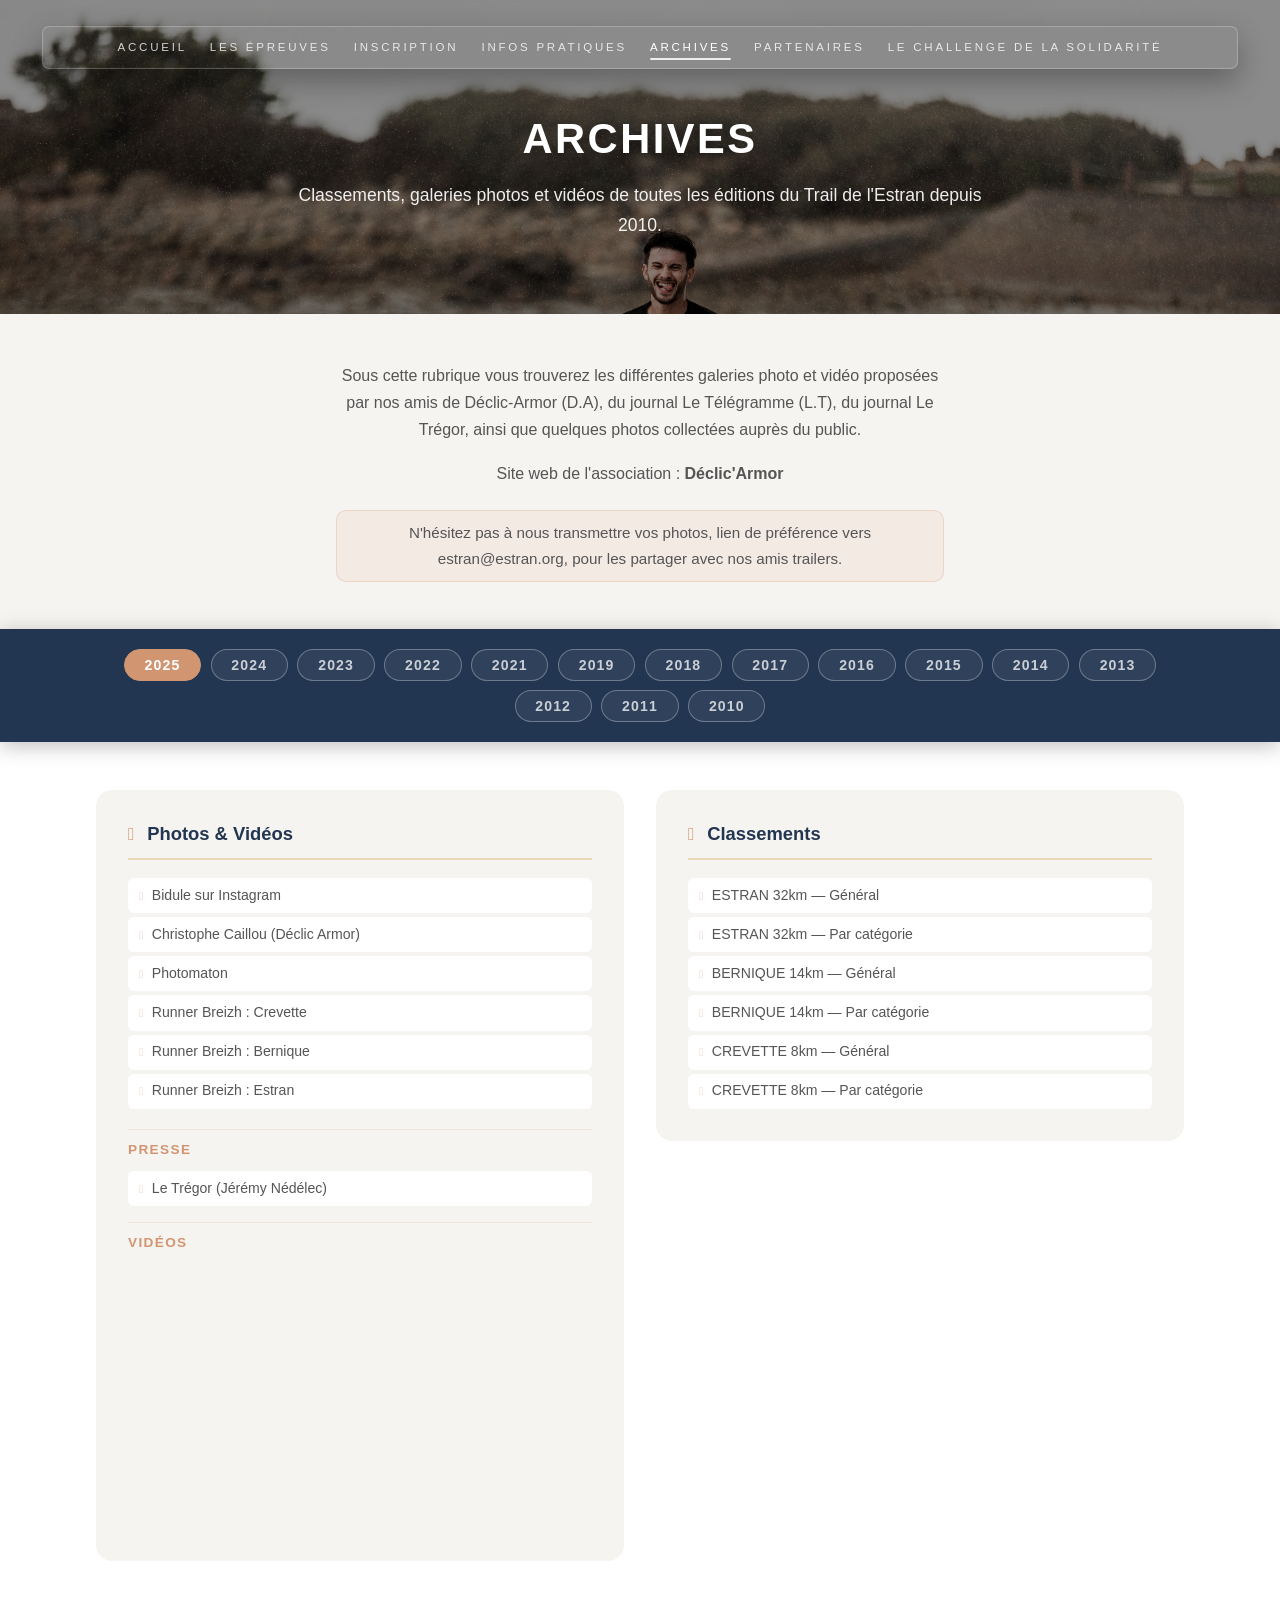
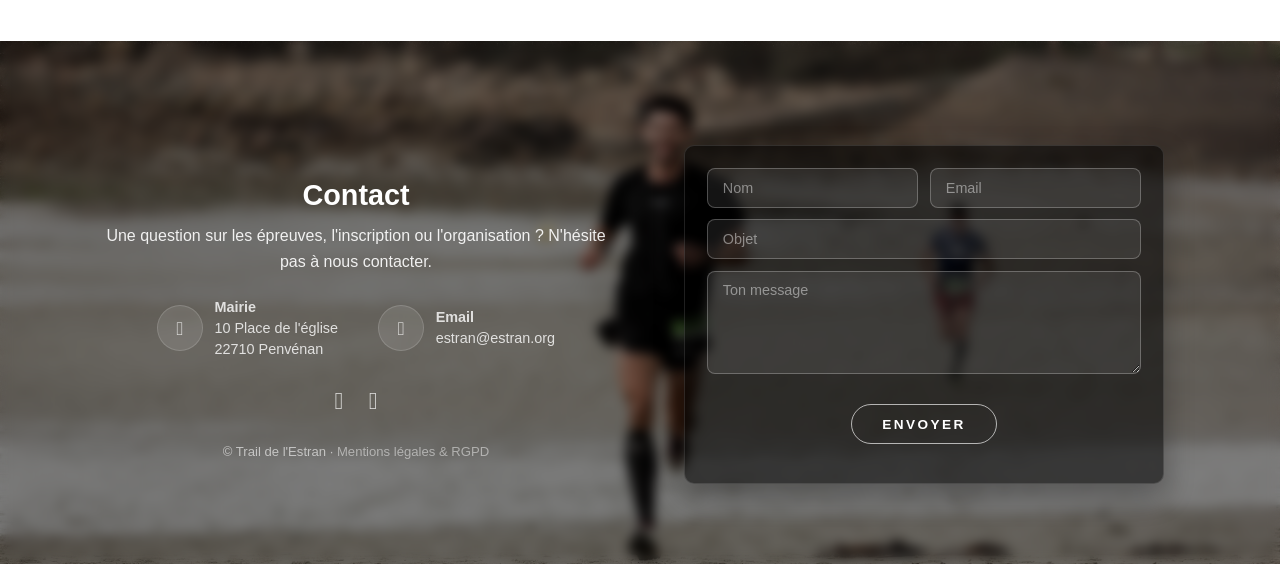
==== archives.html @ 009cf71c "Merge pull request #2 from towandah/work_20260312 almost" ====
<!DOCTYPE html>
<html lang="fr">

<head>
    <meta charset="utf-8">
    <title>Archives — Trail de l'Estran</title>
    <meta name="description"
        content="Archives du Trail de l'Estran : classements, galeries photos et vidéos de toutes les éditions depuis 2010.">
    <meta name="viewport" content="width=device-width, initial-scale=1">
    <link rel="stylesheet" href="css/style.css">
</head>

<body class="is-preload" data-page="archives">

    <!-- Nav -->
    <nav id="nav"></nav>

    <!-- Hero -->
    <section id="top" class="page-hero">
        <div class="inner">
            <h1>Archives</h1>
            <p>
                Classements, galeries photos et vidéos de toutes les éditions
                du Trail de l'Estran depuis 2010.
            </p>
        </div>
    </section>


    <!-- Intro galerie -->
    <section class="archives-intro">
        <div class="container">
            <p>
                Sous cette rubrique vous trouverez les différentes galeries photo et vidéo
                proposées par nos amis de Déclic-Armor (D.A), du journal Le Télégramme (L.T),
                du journal Le Trégor, ainsi que quelques photos collectées auprès du public.
            </p>
            <p>
                Site web de l'association :
                <a href="https://www.declic-armor.fr" target="_blank" rel="noopener"><strong>Déclic'Armor</strong></a>
            </p>
            <p class="archives-callout">
                N'hésitez pas à nous transmettre vos photos, lien de préférence vers
                <a href="mailto:estran@estran.org">estran@estran.org</a>,
                pour les partager avec nos amis trailers.
            </p>
        </div>
    </section>


    <!-- Sélecteur d'années + contenu -->
    <div class="archives-years-bar">
        <div class="container">
            <div id="year-tabs" class="archives-years"></div>
        </div>
    </div>

    <section class="archives-content">
        <div class="container">
            <div id="archives-panel"></div>
        </div>
    </section>


    <!-- Footer -->
    <section id="footer"></section>

    <!-- Scripts -->
    <script src="components/nav.js"></script>
    <script src="components/footer.js"></script>
    <script src="js/site.js"></script>
    <script src="js/archives.js"></script>

</body>

</html>
---- css/style.css ----
/* ==========================================
   Trail de l'Estran — style.css
   CSS unique, structuré et nettoyé

   SOMMAIRE :
   1. Variables & Fonts
   2. Reset & Base
   3. Typography
   4. Grid & Layout
   5. Buttons & Forms
   6. Nav
   7. Header (hero index)
   8. Section One (parcours)
   9. Section Two (countdown)
  10. Partenaires
  11. Footer & Contact
  12. Page Épreuves — Hero
  13. Page Épreuves — Tabs bar
  14. Page Épreuves — Race sections
  15. Page Épreuves — Maps
  16. Page Épreuves — Info cards
  17. Page Épreuves — Barrières
  18. Page Épreuves — Règlement
  19. Animations
  23. Responsive
   ========================================== */

/* ==============================
   1. VARIABLES & FONTS
   ============================== */

:root {
  --pearl: #ead7b9;
  --blossom: #ebb4c5;
  --almond: #d19572;
  --powder: #a2bdcc;
  --deep: #223651;

  --text: #555;
  --text-light: rgba(255, 255, 255, 0.75);
  --bg-light: #fff;
  --bg-sand: #f6f4f1;
  --radius: 10px;
  --radius-lg: 16px;
}

@import url("https://fonts.googleapis.com/css2?family=Source+Sans+3:ital,wght@0,300;0,400;0,700;1,300;1,400&display=swap");

/* FontAwesome — brands + solid only */
@font-face {
  font-family: "Font Awesome 5 Brands";
  font-style: normal;
  font-weight: 400;
  font-display: swap;
  src:
    url("../webfonts/fa-brands-400.woff2") format("woff2"),
    url("../webfonts/fa-brands-400.woff") format("woff");
}
@font-face {
  font-family: "Font Awesome 5 Free";
  font-style: normal;
  font-weight: 900;
  font-display: swap;
  src:
    url("../webfonts/fa-solid-900.woff2") format("woff2"),
    url("../webfonts/fa-solid-900.woff") format("woff");
}

.icon::before {
  font-style: normal;
  font-weight: 900;
  font-family: "Font Awesome 5 Free";
  -webkit-font-smoothing: antialiased;
  -moz-osx-font-smoothing: grayscale;
}
.icon.brands::before {
  font-family: "Font Awesome 5 Brands";
  font-weight: 400;
}
/* Icons used */
.fa-calendar::before {
  content: "\f073";
}
.fa-clock::before {
  content: "\f017";
}
.fa-envelope::before {
  content: "\f0e0";
}
.fa-facebook-f::before {
  content: "\f39e";
}
.fa-file-pdf::before {
  content: "\f1c1";
}
.fa-flag::before {
  content: "\f024";
}
.fa-home::before {
  content: "\f015";
}
.fa-instagram::before {
  content: "\f16d";
}
.fa-map-marker-alt::before {
  content: "\f3c5";
}
.fa-trophy::before {
  content: "\f091";
}
.fa-bus::before {
  content: "\f207";
}
.fa-camera::before {
  content: "\f030";
}
.fa-newspaper::before {
  content: "\f1ea";
}
.fa-play::before {
  content: "\f04b";
}

/* ==============================
   2. RESET & BASE
   ============================== */

*,
*::before,
*::after {
  box-sizing: border-box;
}

html {
  scroll-behavior: smooth;
}

body {
  margin: 0;
  font-family: "Source Sans 3", "Source Sans Pro", sans-serif;
  font-size: 16px;
  font-weight: 300;
  line-height: 1.65;
  color: var(--text);
  background: var(--bg-light);
}

/* Preload: masquer les transitions au chargement */
body.is-preload * {
  transition: none !important;
  animation: none !important;
}

img {
  max-width: 100%;
  height: auto;
  display: block;
}

.sr-only {
  position: absolute;
  width: 1px;
  height: 1px;
  padding: 0;
  margin: -1px;
  overflow: hidden;
  clip: rect(0, 0, 0, 0);
  border: 0;
}

/* ==============================
   3. TYPOGRAPHY
   ============================== */

h1,
h2,
h3,
h4,
h5,
h6 {
  font-weight: 700;
  line-height: 1.3;
  color: var(--deep);
}

h1 {
  font-size: 2.4em;
  letter-spacing: 0.06em;
}
h2 {
  font-size: 1.8em;
}
h3 {
  font-size: 1.3em;
}
h4 {
  font-size: 1em;
}

a {
  color: inherit;
  text-decoration: none;
  transition: color 0.2s ease;
}
a:hover {
  color: var(--almond);
}

strong,
b {
  font-weight: 700;
  color: inherit;
}

p {
  margin: 0 0 1em 0;
}

section {
  scroll-margin-top: 60px;
}

/* ==============================
   4. GRID & LAYOUT
   ============================== */

.container {
  max-width: 72em;
  margin: 0 auto;
  padding: 0 2em;
}

.row {
  display: flex;
  flex-wrap: wrap;
  gap: 2em;
}

.col-6 {
  flex: 0 0 calc(50% - 1em);
  max-width: calc(50% - 1em);
}

.col-12 {
  flex: 0 0 100%;
  max-width: 100%;
}

.align-center {
  align-items: center;
}

.image.fit img {
  width: 100%;
  border-radius: var(--radius);
}

.actions {
  list-style: none;
  padding: 0;
  margin: 1.5em 0 0 0;
  display: flex;
  gap: 1em;
}
.actions.special {
  justify-content: center;
}

/* ==============================
   5. BUTTONS & FORMS
   ============================== */

.button {
  display: inline-block;
  padding: 0 2.2em;
  height: 3em;
  line-height: 3em;
  border-radius: 999px;
  border: 1.5px solid rgba(255, 255, 255, 0.65);
  color: #fff;
  font-family: inherit;
  font-size: 0.85em;
  font-weight: 700;
  letter-spacing: 0.18em;
  text-transform: uppercase;
  text-decoration: none;
  background: transparent;
  cursor: pointer;
  transition: all 0.25s ease;
  white-space: nowrap;
}
.button:hover {
  background: rgba(255, 255, 255, 0.12);
  border-color: #fff;
  color: #fff;
  transform: translateY(-1px);
}
.button.primary {
  background: var(--almond);
  border-color: var(--almond);
}
.button.primary:hover {
  background: #c48560;
  border-color: #c48560;
}

/* Form inputs */
input[type="text"],
input[type="email"],
textarea {
  width: 100%;
  padding: 0.75em 1em;
  border: 1px solid rgba(255, 255, 255, 0.25);
  border-radius: 8px;
  background: rgba(255, 255, 255, 0.08);
  color: #fff;
  font-family: inherit;
  font-size: 0.9em;
  margin-bottom: 0.8em;
  transition: border-color 0.2s ease;
}
input[type="text"]:focus,
input[type="email"]:focus,
textarea:focus {
  outline: none;
  border-color: var(--almond);
}
input::placeholder,
textarea::placeholder {
  color: rgba(255, 255, 255, 0.45);
}

.form-row {
  display: grid;
  grid-template-columns: 1fr 1fr;
  gap: 0.8em;
}

.form-actions {
  display: flex;
  justify-content: center;
  margin-top: 0.6em;
}

.send-button {
  background: transparent;
  border: 1.5px solid rgba(255, 255, 255, 0.65);
  color: #fff;
  font-family: inherit;
  font-size: 0.85em;
  letter-spacing: 0.18em;
  text-transform: uppercase;
  padding: 0 2.2em;
  height: 3em;
  line-height: 3em;
  border-radius: 999px;
  cursor: pointer;
  transition: all 0.25s ease;
}
.send-button:hover {
  background: rgba(255, 255, 255, 0.12);
  border-color: #fff;
}

/* ==============================
   6. NAV
   ============================== */

#nav {
  position: fixed;
  top: 1.6em;
  left: 0;
  width: 100%;
  text-align: center;
  z-index: 1000;
}

#nav ul {
  display: inline-flex;
  border-radius: 0.45em;
  padding: 0 4em;
  margin: 0;
  list-style: none;
  background: transparent;
  box-shadow:
    inset 0 0 1px 1px rgba(255, 255, 255, 0.25),
    0 12px 30px rgba(0, 0, 0, 0.3);
  transition:
    background-color 0.35s ease,
    box-shadow 0.35s ease;
}

#nav li {
  padding: 0;
}

#nav a {
  display: block;
  color: rgba(255, 255, 255, 0.8);
  text-transform: uppercase;
  font-size: 0.72em;
  letter-spacing: 0.24em;
  height: 3.8em;
  line-height: 3.8em;
  padding: 0 1em;
  white-space: nowrap;
  border-bottom: none;
  transition: color 0.25s ease;
}
#nav a:hover {
  color: #fff;
}

#nav li.active a,
#nav li.current a {
  color: #fff;
  position: relative;
}
#nav li.active a::after,
#nav li.current a::after {
  content: "";
  position: absolute;
  left: 14%;
  right: 14%;
  bottom: 0.85em;
  height: 2px;
  background: rgba(255, 255, 255, 0.85);
  border-radius: 999px;
}

#nav.scrolled ul {
  background: var(--almond);
  box-shadow:
    inset 0 0 1px 1px rgba(255, 255, 255, 0.18),
    0 12px 30px rgba(0, 0, 0, 0.35);
}

/* Page active (soulignée) */
#nav li.nav-page-active a {
  color: #fff;
  position: relative;
}
#nav li.nav-page-active a::after {
  content: "";
  position: absolute;
  left: 1em;
  right: 1em;
  bottom: 0.85em;
  height: 2px;
  background: rgba(255, 255, 255, 0.85);
  border-radius: 999px;
}

/* Nav inner wrapper */
.nav-inner {
  display: inline-block;
  position: relative;
}

/* Hamburger — hidden on desktop */
.nav-toggle {
  display: none;
  background: none;
  border: none;
  cursor: pointer;
  padding: 0.8em;
  z-index: 10;
}
.hamburger,
.hamburger::before,
.hamburger::after {
  display: block;
  width: 22px;
  height: 2px;
  background: #fff;
  border-radius: 2px;
  transition: all 0.3s ease;
}
.hamburger {
  position: relative;
}
.hamburger::before,
.hamburger::after {
  content: "";
  position: absolute;
  left: 0;
}
.hamburger::before {
  top: -7px;
}
.hamburger::after {
  top: 7px;
}

/* Hamburger open state */
#nav.nav-open .hamburger {
  background: transparent;
}
#nav.nav-open .hamburger::before {
  top: 0;
  transform: rotate(45deg);
}
#nav.nav-open .hamburger::after {
  top: 0;
  transform: rotate(-45deg);
}

/* ==============================
   7. HEADER (hero index)
   ============================== */

#header {
  position: relative;
  padding: 11em 0 6em 0;
  text-align: center;
  color: #fff;
  background-image: url("../images/header-estran.jpg");
  background-size: cover;
  background-position: center;
  background-attachment: fixed;
}
#header::before {
  content: "";
  position: absolute;
  inset: 0;
  background: rgba(0, 0, 0, 0.35);
}
#header .inner {
  position: relative;
  z-index: 1;
}
#header h1 {
  color: #fff;
  text-transform: uppercase;
  margin: 0 0 0.3em 0;
}
#header p {
  color: rgba(255, 255, 255, 0.9);
}

/* Badge drapeau */
.header-badge {
  display: inline-flex;
  flex-direction: column;
  align-items: center;
  gap: 0.6em;
  margin-bottom: 1.2em;
}
.flag-bzh {
  width: 80px;
  height: auto;
  opacity: 0.85;
  filter: drop-shadow(0 10px 18px rgba(0, 0, 0, 0.35));
  animation:
    flagIntro 1.2s ease-out forwards,
    flagFloat 6s ease-in-out infinite;
}
@keyframes flagIntro {
  from {
    opacity: 0;
    transform: translateY(-12px) scale(0.96);
  }
  to {
    opacity: 0.85;
    transform: translateY(0) scale(1);
  }
}
@keyframes flagFloat {
  0%,
  100% {
    transform: translateY(0);
  }
  50% {
    transform: translateY(-4px);
  }
}

/* Date pill — même style que .button */
.edition-date {
  display: inline-block;
  margin: 1.2em 0 1.6em 0;
  font-weight: 700;
  font-size: 0.85em;
  letter-spacing: 0.18em;
  text-transform: uppercase;
  padding: 0 2.2em;
  height: 3em;
  line-height: 3em;
  border-radius: 999px;
  background: var(--almond);
}

/* ==============================
   8. SECTION ONE (parcours)
   ============================== */

.section-parcours {
  padding: 6em 0 4em 0;
  background: var(--bg-light);
}

.section-parcours .row {
  display: flex;
  align-items: center;
}

.section-parcours h2 {
  position: relative;
  display: inline-block;
}
.section-parcours h2::after {
  content: "";
  display: block;
  width: 3em;
  height: 3px;
  background: var(--almond);
  margin-top: 0.5em;
  border-radius: 999px;
}

.section-parcours strong {
  color: var(--almond);
}

.section-parcours img {
  max-height: 600px;
  width: 100%;
  object-fit: cover;
}

/* ==============================
   9. SECTION TWO (countdown)
   ============================== */

.section-event {
  position: relative;
  padding: 6em 0;
  color: #fff;
  background-image: url("../images/header-estran.jpg");
  background-size: cover;
  background-position: center;
  overflow: hidden;
}
.section-event::before {
  content: "";
  position: absolute;
  inset: 0;
  background: rgba(0, 0, 0, 0.45);
}
.section-event::after {
  content: "";
  position: absolute;
  inset: 0;
  backdrop-filter: blur(6px);
  z-index: 1;
}
.section-event .container {
  position: relative;
  z-index: 2;
}
.section-event h2,
.section-event p,
.section-event .label {
  color: #fff;
}

.center-event {
  display: flex;
  flex-direction: column;
  align-items: center;
  text-align: center;
  justify-content: center;
}

.countdown-card {
  border-radius: var(--radius-lg);
  padding: 1.6em;
  background: rgba(255, 255, 255, 0.1);
  backdrop-filter: blur(10px);
  box-shadow: 0 12px 30px rgba(0, 0, 0, 0.2);
  border: 1px solid rgba(255, 255, 255, 0.15);
  max-width: 520px;
  width: 100%;
}
.countdown-kicker {
  display: flex;
  align-items: center;
  justify-content: center;
  gap: 0.6em;
  font-size: 1.25em;
  font-weight: 700;
  margin: 0 0 0.9em 0;
}
.countdown {
  display: flex;
  gap: 0.8em;
  flex-wrap: wrap;
  justify-content: center;
  margin: 0.6em 0 0.8em 0;
}
.countdown .unit {
  min-width: 100px;
  text-align: center;
  padding: 0.9em 0.8em;
  border-radius: 14px;
  background: rgba(0, 0, 0, 0.18);
  border: 1px solid rgba(255, 255, 255, 0.12);
}
.countdown .num {
  display: block;
  font-size: 2em;
  font-weight: 700;
  line-height: 1.1;
}
.countdown-note {
  text-align: center;
  font-size: 1.05em;
  margin: 0.6em 0 1.2em 0;
  opacity: 0.9;
}

.section-event .actions {
  justify-content: center;
}

.affiche img {
  border-radius: var(--radius);
  box-shadow: 0 12px 40px rgba(0, 0, 0, 0.3);
  max-height: 600px;
}

/* ==============================
   10. PARTENAIRES
   ============================== */

.section-partenaires {
  padding: 6em 0 4em 0;
  background: var(--bg-light);
  text-align: center;
}
.section-partenaires h2::after {
  content: "";
  display: block;
  width: 3em;
  height: 3px;
  background: var(--almond);
  margin: 0.5em auto 0 auto;
  border-radius: 999px;
}

.partners-intro {
  max-width: 48em;
  margin: 0 auto 2.2em auto;
  opacity: 0.9;
}

.partners-grid {
  display: grid;
  grid-template-columns: repeat(5, 1fr);
  gap: 1.1em;
  align-items: center;
}
.partner {
  display: flex;
  align-items: center;
  justify-content: center;
  padding: 1.1em;
  border-radius: 0.6em;
  border: 1px solid rgba(0, 0, 0, 0.06);
  background: var(--bg-sand);
  transition:
    transform 0.5s ease,
    box-shadow 0.5s ease;
}
.partner img {
  width: 100%;
  max-width: 160px;
  max-height: 80px;
  object-fit: contain;
  opacity: 0.7;
  filter: grayscale(1) contrast(1.05);
  transition:
    filter 0.35s ease,
    opacity 0.35s ease;
}
.partner.is-highlight {
  transform: scale(1.06);
  box-shadow:
    0 0 0 2px var(--almond),
    0 10px 16px rgba(0, 0, 0, 0.12);
}
.partner.is-highlight img {
  filter: none;
  opacity: 1;
}

/* ==============================
   11. FOOTER & CONTACT
   ============================== */

#footer {
  position: relative;
  padding: 4.5em 0 3em 0;
  color: #fff;
  background-image: url("../images/header-estran.jpg");
  background-size: cover;
  background-position: center;
  overflow: hidden;
}
#footer::before {
  content: "";
  position: absolute;
  inset: 0;
  background: rgba(0, 0, 0, 0.5);
}
#footer::after {
  content: "";
  position: absolute;
  inset: 0;
  backdrop-filter: blur(6px);
  z-index: 1;
}
#footer .container {
  position: relative;
  z-index: 2;
}
#footer h2 {
  color: #fff;
  text-align: center;
  margin-bottom: 0.3em;
}
#footer a {
  color: rgba(255, 255, 255, 0.8);
}
#footer a:hover {
  color: #fff;
}

.footer-content {
  text-align: center;
}

.footer-columns {
  display: grid;
  grid-template-columns: 1fr 1fr;
  gap: 3em;
  align-items: center;
  margin: 2em 0;
}

.footer-left {
  text-align: center;
}

.footer-intro {
  max-width: 32em;
  margin: 0 auto 1.4em auto;
  opacity: 0.9;
  line-height: 1.6;
}

/* Contact blocks : icône + texte côte à côte */
.contact-blocks {
  display: flex;
  justify-content: center;
  gap: 2.5em;
  margin: 1.4em 0;
}

.contact-block {
  display: flex;
  align-items: center;
  gap: 0.8em;
  text-decoration: none;
  color: rgba(255, 255, 255, 0.85);
  transition: color 0.2s ease;
  font-size: 0.9em;
  line-height: 1.45;
}
.contact-block:hover {
  color: #fff;
}

.contact-icon {
  display: flex;
  align-items: center;
  justify-content: center;
  flex-shrink: 0;
  width: 3.2em;
  height: 3.2em;
  border-radius: 999px;
  background: rgba(255, 255, 255, 0.1);
  border: 1px solid rgba(255, 255, 255, 0.15);
  transition: background 0.2s ease;
}
.contact-icon::before {
  font-size: 1.3em;
}
.contact-block:hover .contact-icon {
  background: rgba(255, 255, 255, 0.18);
}

.contact-block div {
  text-align: left;
}

/* Formulaire */
.footer-right {
  display: flex;
  justify-content: center;
}

.contact-card {
  padding: 1.4em;
  border-radius: var(--radius);
  background: rgba(0, 0, 0, 0.55);
  border: 1px solid rgba(255, 255, 255, 0.12);
  box-shadow: 0 12px 30px rgba(0, 0, 0, 0.3);
  width: 100%;
  max-width: 480px;
}

/* Socials */
.footer-socials {
  display: flex;
  justify-content: center;
  gap: 1.6em;
  list-style: none;
  padding: 0;
  margin: 1.2em 0;
}
.footer-socials .icon::before {
  font-size: 1.5em;
}

.copyright {
  text-align: center;
  opacity: 0.6;
  font-size: 0.82em;
  margin-top: 1.2em;
}

/* ==============================
   12. PAGE ÉPREUVES — HERO
   ============================== */

.epreuves-hero {
  position: relative;
  padding: 7em 0 3.5em 0;
  text-align: center;
  color: #fff;
  background-image: url("../images/header-estran.jpg");
  background-size: cover;
  background-position: center;
  background-attachment: fixed;
}
.epreuves-hero::before {
  content: "";
  position: absolute;
  inset: 0;
  background: rgba(0, 0, 0, 0.45);
}
.epreuves-hero .inner {
  position: relative;
  z-index: 1;
  max-width: 48em;
  margin: 0 auto;
  padding: 0 2em;
}
.epreuves-hero h1 {
  color: #fff;
  text-shadow: 0 2px 12px rgba(0, 0, 0, 0.35);
  text-transform: uppercase;
  font-size: 2.6em;
  margin: 0 0 0.35em 0;
}
.epreuves-hero p {
  color: rgba(255, 255, 255, 0.95);
  line-height: 1.7;
}
.epreuves-hero .button {
  color: #fff;
  box-shadow: inset 0 0 0 1px rgba(255, 255, 255, 0.85);
}

/* ==============================
   13. PAGE ÉPREUVES — TABS BAR
   ============================== */

.race-tabs-bar {
  background: var(--deep);
  box-shadow: 0 4px 20px rgba(0, 0, 0, 0.25);
}
.race-tabs {
  display: flex;
  justify-content: center;
}
.race-tab {
  display: flex;
  flex-direction: column;
  align-items: center;
  padding: 0.9em 2em;
  color: rgba(255, 255, 255, 0.7);
  text-decoration: none;
  border-bottom: 3px solid transparent;
  transition: all 0.25s ease;
}
.race-tab:hover {
  color: #fff;
  background: rgba(255, 255, 255, 0.06);
}

.tab-rando:hover {
  border-bottom-color: var(--pearl);
  color: var(--pearl);
}
.tab-estran:hover {
  border-bottom-color: var(--almond);
  color: var(--almond);
}
.tab-bernique:hover {
  border-bottom-color: var(--powder);
  color: var(--powder);
}
.tab-crevette:hover {
  border-bottom-color: var(--blossom);
  color: var(--blossom);
}
.tab-enfants:hover {
  border-bottom-color: var(--blossom);
  color: var(--blossom);
}

.tab-distance {
  font-size: 1.3em;
  font-weight: 700;
  line-height: 1.2;
}
.tab-name {
  font-size: 0.68em;
  letter-spacing: 0.2em;
  text-transform: uppercase;
  opacity: 0.8;
}

/* ==============================
   14. PAGE ÉPREUVES — RACE SECTIONS
   ============================== */

.race-section {
  padding: 4em 0 3.5em 0;
  scroll-margin-top: 60px;
}
.race-section:nth-child(odd) {
  background: var(--bg-light);
}
.race-section:nth-child(even) {
  background: var(--bg-sand);
}
.race-rando {
  background: var(--bg-sand);
}
.race-enfants {
  background: var(--bg-light);
}

.race-header {
  text-align: center;
  margin-bottom: 2em;
}

.race-badge {
  display: inline-block;
  padding: 0.3em 1.2em;
  border-radius: 999px;
  font-size: 0.82em;
  font-weight: 700;
  letter-spacing: 0.15em;
  text-transform: uppercase;
  margin-bottom: 0.6em;
  color: #fff;
}
.badge-estran {
  background: var(--almond);
}
.badge-bernique {
  background: var(--powder);
  color: var(--deep);
}
.badge-crevette {
  background: var(--blossom);
  color: var(--deep);
}
.badge-rando {
  background: var(--pearl);
  color: var(--deep);
}
.badge-enfants {
  background: var(--blossom);
  color: var(--deep);
}

.race-header h2 {
  font-size: 2em;
  margin: 0 0 0.2em 0;
}
.race-tagline {
  font-size: 1.05em;
  opacity: 0.65;
  font-style: italic;
}

/* Layout carte + infos */
.race-layout {
  display: grid;
  grid-template-columns: 1fr 1fr;
  gap: 2em;
  align-items: start;
}
.race-col-map {
  position: static;
}
.race-col-info {
  display: flex;
  flex-direction: column;
  gap: 1em;
}

.centered-description {
  max-width: 42em;
  margin: 0 auto;
  text-align: center;
}

/* Reglement section bottom */
.reglement-section {
  position: relative;
  text-align: center;
  padding: 4em 0;
  color: #fff;
  background: var(--deep);
  overflow: hidden;
}
.reglement-section .container {
  position: relative;
  z-index: 2;
}
.reglement-section h2 {
  color: #fff;
}
.reglement-section h2::after {
  content: "";
  display: block;
  width: 3em;
  height: 3px;
  background: var(--almond);
  margin: 0.5em auto 0 auto;
  border-radius: 999px;
}
.reglement-text {
  max-width: 38em;
  margin: 0 auto 1.4em auto;
  opacity: 0.9;
}

/* ==============================
   15. PAGE ÉPREUVES — MAPS
   ============================== */

.race-map-wrap {
  position: relative;
  border-radius: 12px;
  overflow: hidden;
  box-shadow:
    0 8px 32px rgba(34, 54, 81, 0.12),
    0 2px 8px rgba(0, 0, 0, 0.08);
  border: 1px solid rgba(34, 54, 81, 0.1);
}
.race-map {
  width: 100%;
  height: 420px;
}

.map-overlay-label {
  position: absolute;
  bottom: 1em;
  left: 50%;
  transform: translateX(-50%);
  background: rgba(34, 54, 81, 0.85);
  color: #fff;
  padding: 0.45em 1.2em;
  border-radius: 999px;
  font-size: 0.78em;
  z-index: 2;
  backdrop-filter: blur(6px);
  pointer-events: none;
  white-space: nowrap;
}
.map-overlay-label .icon {
  margin-right: 0.4em;
}

/* ==============================
   16. PAGE ÉPREUVES — INFO CARDS
   ============================== */

.info-pair {
  display: grid;
  grid-template-columns: 1fr 1fr;
  gap: 1em;
}

.info-card {
  background: var(--bg-light);
  border-radius: var(--radius);
  padding: 1.2em 1.4em;
  border: 1px solid rgba(34, 54, 81, 0.08);
  box-shadow: 0 3px 12px rgba(0, 0, 0, 0.04);
  text-align: center;
  transition:
    transform 0.25s ease,
    box-shadow 0.25s ease;
}
.info-card:hover {
  transform: translateY(-2px);
  box-shadow: 0 6px 20px rgba(0, 0, 0, 0.07);
}

.info-icon {
  display: flex;
  align-items: center;
  justify-content: center;
  width: 2.2em;
  height: 2.2em;
  border-radius: 999px;
  margin: 0 auto 0.5em auto;
  font-size: 1em;
}
.race-estran .info-icon {
  background: rgba(209, 149, 114, 0.15);
  color: var(--almond);
}
.race-bernique .info-icon {
  background: rgba(162, 189, 204, 0.2);
  color: var(--deep);
}
.race-crevette .info-icon {
  background: rgba(235, 180, 197, 0.2);
  color: var(--deep);
}

.info-card h4 {
  margin: 0 0 0.35em 0;
  font-size: 0.95em;
}
.info-card p {
  margin: 0;
  line-height: 1.55;
  font-size: 0.88em;
}
.info-card-description p {
  margin-bottom: 0.6em;
}
.info-card-description p:last-child {
  margin-bottom: 0;
}

.info-address {
  opacity: 0.6;
  font-size: 0.92em;
}
.info-gps {
  display: inline-block;
  font-family: monospace;
  font-size: 0.82em;
  opacity: 0.45;
}

.reglement-link {
  display: flex;
  align-items: center;
  justify-content: center;
  gap: 0.4em;
  font-size: 0.82em;
  color: var(--almond);
  opacity: 0.85;
  transition: opacity 0.2s ease;
}
.reglement-link:hover {
  opacity: 1;
  color: var(--deep);
}

/* ==============================
   17. PAGE ÉPREUVES — BARRIÈRES
   ============================== */

.barriers-card {
  margin-top: 2em;
  padding: 1.6em;
  border-radius: var(--radius);
  background: rgba(209, 149, 114, 0.08);
  border-left: 4px solid var(--almond);
}
.barriers-card h3 {
  margin: 0 0 0.5em 0;
}
.barriers-card h3 .icon {
  color: var(--almond);
  margin-right: 0.4em;
}

.barriers-grid {
  display: grid;
  grid-template-columns: 1fr 1fr;
  gap: 1em;
}
.barrier {
  display: flex;
  align-items: flex-start;
  gap: 1em;
  padding: 0.9em;
  background: rgba(255, 255, 255, 0.7);
  border-radius: 8px;
}
.barrier-km {
  flex-shrink: 0;
  padding: 0.25em 0.7em;
  background: var(--almond);
  color: #fff;
  border-radius: 6px;
  font-weight: 700;
  font-size: 0.82em;
}
.barrier div {
  line-height: 1.55;
  font-size: 0.88em;
}
.barrier-note {
  margin-top: 0.8em;
  font-size: 0.85em;
  opacity: 0.7;
  font-style: italic;
}

/* ==============================
   18. PAGE HERO (générique sous-pages)
   ============================== */

.page-hero {
  position: relative;
  padding: 7em 0 3.5em 0;
  text-align: center;
  color: #fff;
  background-image: url("../images/header-estran.jpg");
  background-size: cover;
  background-position: center;
  background-attachment: fixed;
}
.page-hero::before {
  content: "";
  position: absolute;
  inset: 0;
  background: rgba(0, 0, 0, 0.45);
}
.page-hero .inner {
  position: relative;
  z-index: 1;
  max-width: 48em;
  margin: 0 auto;
  padding: 0 2em;
}
.page-hero h1 {
  color: #fff;
  text-shadow: 0 2px 12px rgba(0, 0, 0, 0.35);
  text-transform: uppercase;
  font-size: 2.6em;
  margin: 0 0 0.35em 0;
}
.page-hero p {
  color: rgba(255, 255, 255, 0.92);
  line-height: 1.7;
  font-size: 1.1em;
}

/* ==============================
   19. PAGE INSCRIPTION
   ============================== */

.insc-section {
  padding: 4em 0;
}

/* -- Bandeau date ouverture -- */
.insc-opening {
  background: var(--deep);
  color: #fff;
  padding: 2.5em 0;
}

.insc-date-banner {
  display: flex;
  align-items: center;
  justify-content: center;
  gap: 1.2em;
  text-align: left;
}
.insc-date-banner .icon::before {
  font-size: 2.2em;
  color: var(--almond);
}
.insc-date-banner h2 {
  color: #fff;
  font-size: 1.1em;
  margin: 0;
  font-weight: 400;
  opacity: 0.85;
  letter-spacing: 0.05em;
  text-transform: uppercase;
}
.insc-date {
  font-size: 1.8em;
  font-weight: 700;
  margin: 0.1em 0 0 0;
  line-height: 1.2;
}

/* -- Section courses -- */
.insc-races {
  background: var(--bg-sand);
}

.section-title {
  text-align: center;
  font-size: 1.8em;
  margin: 0 0 0.2em 0;
}
.section-subtitle {
  text-align: center;
  opacity: 0.65;
  font-size: 1.05em;
  margin: 0 0 2em 0;
}

.insc-cards {
  display: grid;
  grid-template-columns: repeat(3, 1fr);
  gap: 1.8em;
}

.insc-card {
  position: relative;
  background: var(--bg-light);
  border-radius: var(--radius-lg);
  padding: 2em 1.6em 1.8em;
  text-align: center;
  box-shadow: 0 4px 20px rgba(0, 0, 0, 0.06);
  border: 1px solid rgba(34, 54, 81, 0.06);
  overflow: hidden;
  transition:
    transform 0.3s ease,
    box-shadow 0.3s ease;
  display: flex;
  flex-direction: column;
  align-items: center;
}
.insc-card:hover {
  transform: translateY(-4px);
  box-shadow: 0 12px 36px rgba(0, 0, 0, 0.1);
}

/* Barre de couleur en haut de chaque card */
.insc-card-accent {
  position: absolute;
  top: 0;
  left: 0;
  right: 0;
  height: 4px;
}
.insc-card-estran .insc-card-accent {
  background: var(--almond);
}
.insc-card-bernique .insc-card-accent {
  background: var(--powder);
}
.insc-card-crevette .insc-card-accent {
  background: var(--blossom);
}

.insc-card-badge {
  display: inline-block;
  padding: 0.3em 1.2em;
  border-radius: 999px;
  font-size: 0.82em;
  font-weight: 700;
  letter-spacing: 0.15em;
  text-transform: uppercase;
  margin-bottom: 0.6em;
}
.insc-card-estran .insc-card-badge {
  background: var(--almond);
  color: #fff;
}
.insc-card-bernique .insc-card-badge {
  background: var(--powder);
  color: var(--deep);
}
.insc-card-crevette .insc-card-badge {
  background: var(--blossom);
  color: var(--deep);
}

.insc-card h3 {
  font-size: 1.4em;
  margin: 0 0 0.5em 0;
}

.insc-card-places {
  display: flex;
  align-items: baseline;
  justify-content: center;
  gap: 0.3em;
  margin-bottom: 0.8em;
}
.insc-places-num {
  font-size: 2.4em;
  font-weight: 700;
  line-height: 1;
  color: var(--deep);
}
.insc-places-label {
  font-size: 0.85em;
  opacity: 0.6;
  text-transform: uppercase;
  letter-spacing: 0.1em;
}

.insc-card p {
  font-size: 0.9em;
  opacity: 0.75;
  line-height: 1.55;
  margin-bottom: 1.4em;
  flex-grow: 1;
}

.insc-card .button {
  border-color: var(--almond);
  color: var(--almond);
}
.insc-card .button:hover {
  background: var(--almond);
  color: #fff;
}
.insc-card .button.primary {
  background: var(--almond);
  border-color: var(--almond);
  color: #fff;
}
.insc-card .button.primary:hover {
  background: #c48560;
  border-color: #c48560;
}

.insc-cta {
  text-align: center;
  margin-top: 2.5em;
}

/* -- Section bénévoles -- */
/* -- Section bénévoles -- */
.insc-benevole {
  background: var(--deep);
  padding: 5em 0;
}
.insc-benevole .container {
  position: relative;
}
.insc-benevole .container {
  position: relative;
}

.benevole-layout {
  display: grid;
  grid-template-columns: 1fr 1fr;
  gap: 3em;
  align-items: center;
}

.benevole-text {
  color: #fff;
}
.benevole-text h2 {
  color: #fff;
  font-size: 1.5em;
  font-weight: 300;
  margin: 0 0 0.3em 0;
  line-height: 1.4;
}
.benevole-text h3 {
  color: var(--almond);
  font-size: 1.8em;
  margin: 0 0 0.8em 0;
}
.benevole-text p {
  color: rgba(255, 255, 255, 0.85);
  line-height: 1.7;
}

.benevole-card {
  padding: 1.6em;
  border-radius: var(--radius-lg);
  background: var(--powder);
  border: 1px solid rgba(255, 255, 255, 0.12);
  box-shadow: 0 12px 30px rgba(0, 0, 0, 0.3);
}
.benevole-card input,
.benevole-card textarea {
  width: 100%;
  padding: 0.75em 1em;
  border: 1px solid rgba(255, 255, 255, 0.2);
  border-radius: 8px;
  background: rgba(255, 255, 255, 0.06);
  color: #fff;
  font-family: inherit;
  font-size: 0.9em;
  margin-bottom: 0.7em;
  transition: border-color 0.2s ease;
}
.benevole-card input:focus,
.benevole-card textarea:focus {
  outline: none;
  border-color: var(--almond);
}
.benevole-card input::placeholder,
.benevole-card textarea::placeholder {
  color: rgba(255, 255, 255, 0.676);
}
.benevole-card .send-button {
  width: 100%;
}

/* ==============================
   20. PAGE INFOS PRATIQUES
   ============================== */

.infos-section {
  padding: 4em 0;
  background: var(--bg-light);
}
.infos-section-alt {
  background: var(--bg-sand);
}

.infos-race-grid {
  display: grid;
  grid-template-columns: repeat(3, 1fr);
  gap: 1.5em;
}
.infos-race-card {
  background: var(--bg-sand);
  border-radius: var(--radius-lg);
  padding: 1.8em 1.4em;
  text-align: center;
  border-top: 4px solid transparent;
  transition:
    transform 0.3s ease,
    box-shadow 0.3s ease;
}
.infos-race-card:hover {
  transform: translateY(-3px);
  box-shadow: 0 8px 24px rgba(0, 0, 0, 0.08);
}
.infos-estran {
  border-top-color: var(--almond);
}
.infos-bernique {
  border-top-color: var(--powder);
}
.infos-crevette {
  border-top-color: var(--blossom);
}

.infos-race-badge {
  display: inline-block;
  padding: 0.25em 1em;
  border-radius: 999px;
  font-size: 0.8em;
  font-weight: 700;
  letter-spacing: 0.12em;
  text-transform: uppercase;
  margin-bottom: 0.5em;
}
.infos-estran .infos-race-badge {
  background: var(--almond);
  color: #fff;
}
.infos-bernique .infos-race-badge {
  background: var(--powder);
  color: var(--deep);
}
.infos-crevette .infos-race-badge {
  background: var(--blossom);
  color: var(--deep);
}

.infos-race-card h3 {
  font-size: 1.3em;
  margin: 0 0 0.6em 0;
}
.infos-race-detail {
  font-size: 0.9em;
  margin: 0 0 0.4em 0;
  line-height: 1.5;
}
.infos-race-detail .icon::before {
  font-size: 0.85em;
  color: var(--almond);
  margin-right: 0.3em;
}
.infos-race-places {
  margin-top: 0.8em;
  font-size: 0.85em;
  opacity: 0.6;
  text-transform: uppercase;
  letter-spacing: 0.08em;
}
.infos-race-places strong {
  font-size: 1.6em;
  color: var(--deep);
}

.infos-note {
  font-size: 0.95em;
  opacity: 0.8;
}
.infos-note .icon::before {
  color: var(--almond);
  margin-right: 0.3em;
}

.infos-barriers {
  display: grid;
  grid-template-columns: 1fr 1fr;
  gap: 1.2em;
  margin: 1.5em 0;
}
.infos-barrier {
  display: flex;
  align-items: flex-start;
  gap: 1em;
  padding: 1.2em;
  background: var(--bg-light);
  border-radius: var(--radius);
  border-left: 4px solid var(--almond);
}
.infos-barrier div {
  font-size: 0.9em;
  line-height: 1.6;
}
.infos-note-small {
  font-size: 0.85em;
  opacity: 0.65;
  font-style: italic;
  text-align: center;
  margin-top: 1em;
}

.infos-navettes {
  background: var(--deep);
  color: #fff;
  padding: 3.5em 0;
}
.infos-highlight-card {
  display: flex;
  align-items: flex-start;
  gap: 2em;
  max-width: 52em;
  margin: 0 auto;
}
.infos-highlight-icon {
  flex-shrink: 0;
  display: flex;
  align-items: center;
  justify-content: center;
  width: 4em;
  height: 4em;
  border-radius: 999px;
  background: rgba(255, 255, 255, 0.1);
  border: 1px solid rgba(255, 255, 255, 0.15);
}
.infos-highlight-icon .icon::before {
  font-size: 1.6em;
  color: var(--almond);
}
.infos-highlight-content h2 {
  color: #fff;
  font-size: 1.4em;
  margin: 0 0 0.2em 0;
}
.infos-highlight-times {
  font-size: 1.2em;
  margin: 0 0 0.8em 0;
  color: var(--almond);
}
.infos-highlight-content p {
  color: rgba(255, 255, 255, 0.85);
  line-height: 1.6;
  margin-bottom: 0.6em;
}
.infos-highlight-warning {
  display: inline-block;
  padding: 0.4em 1em;
  background: rgba(209, 149, 114, 0.15);
  border: 1px solid rgba(209, 149, 114, 0.3);
  border-radius: 8px;
  font-size: 0.9em;
  margin-top: 0.4em;
}

.infos-schedule-grid {
  display: grid;
  grid-template-columns: repeat(4, 1fr);
  gap: 1.2em;
  margin: 1.5em 0;
}
.infos-schedule-card {
  background: var(--bg-light);
  border-radius: var(--radius);
  padding: 1.4em 1em;
  text-align: center;
  border: 1px solid rgba(34, 54, 81, 0.06);
  transition: transform 0.25s ease;
}
.infos-section-alt .infos-schedule-card {
  background: var(--bg-light);
}
.infos-schedule-card:hover {
  transform: translateY(-2px);
}
.infos-day {
  display: inline-block;
  padding: 0.2em 0.8em;
  background: var(--deep);
  color: #fff;
  border-radius: 999px;
  font-size: 0.75em;
  font-weight: 700;
  letter-spacing: 0.1em;
  text-transform: uppercase;
  margin-bottom: 0.6em;
}
.infos-schedule-card p {
  font-size: 0.88em;
  margin: 0.3em 0;
  line-height: 1.45;
}

.infos-dimanche-detail {
  max-width: 42em;
  margin: 1.5em auto;
  padding: 1.2em 1.6em;
  background: var(--bg-light);
  border-radius: var(--radius);
  border-left: 4px solid var(--almond);
}
.infos-dimanche-detail p {
  font-size: 0.9em;
  margin: 0.3em 0;
  line-height: 1.5;
}

.infos-rando-grid {
  display: grid;
  grid-template-columns: repeat(3, 1fr);
  gap: 1.5em;
}
.infos-rando-card {
  background: var(--bg-light);
  border-radius: var(--radius-lg);
  padding: 2em 1.4em;
  text-align: center;
  border: 1px solid rgba(34, 54, 81, 0.06);
  transition: transform 0.25s ease;
}
.infos-rando-card:hover {
  transform: translateY(-2px);
}
.infos-rando-km {
  display: inline-block;
  font-size: 2em;
  font-weight: 700;
  color: var(--almond);
  line-height: 1;
  margin-bottom: 0.4em;
}
.infos-rando-card p {
  font-size: 0.92em;
  line-height: 1.5;
  margin: 0;
}

.infos-arrival {
  display: flex;
  flex-direction: column;
  align-items: center;
  gap: 0.4em;
  max-width: 36em;
  margin: 2em auto 0 auto;
  padding: 1em 1.6em;
  background: rgba(209, 149, 114, 0.1);
  border: 1px solid rgba(209, 149, 114, 0.25);
  border-radius: var(--radius);
  font-size: 1.05em;
  font-weight: 700;
  color: var(--deep);
  text-align: center;
}
.infos-arrival .icon::before {
  color: var(--almond);
  font-size: 1.2em;
}

.infos-note {
  display: flex;
  align-items: center;
  justify-content: center;
  gap: 0.4em;
  font-size: 0.95em;
  opacity: 0.8;
}

/* ==============================
   21. ARCHIVES
   ============================== */

.archives-intro {
  padding: 3em 0 2em;
  background: var(--bg-sand);
  text-align: center;
}
.archives-intro .container {
  max-width: 42em;
}
.archives-intro p {
  line-height: 1.7;
}
.archives-callout {
  display: inline-block;
  padding: 0.6em 1.4em;
  background: rgba(209, 149, 114, 0.1);
  border: 1px solid rgba(209, 149, 114, 0.25);
  border-radius: var(--radius);
  font-size: 0.95em;
  margin-top: 0.5em;
}

.archives-years-bar {
  background: var(--deep);
  padding: 1.2em 0;
  position: sticky;
  top: 0;
  z-index: 100;
  box-shadow: 0 4px 20px rgba(0, 0, 0, 0.25);
}
.archives-years {
  display: flex;
  flex-wrap: wrap;
  justify-content: center;
  gap: 0.6em;
}
.year-tab {
  padding: 0.5em 1.4em;
  border: 1.5px solid rgba(255, 255, 255, 0.3);
  border-radius: 999px;
  background: rgba(255, 255, 255, 0.06);
  color: rgba(255, 255, 255, 0.75);
  font-family: inherit;
  font-size: 0.88em;
  font-weight: 700;
  letter-spacing: 0.08em;
  cursor: pointer;
  transition: all 0.2s ease;
}
.year-tab:hover {
  color: #fff;
  border-color: rgba(255, 255, 255, 0.6);
  background: rgba(255, 255, 255, 0.12);
}
.year-tab.is-active {
  background: var(--almond);
  border-color: var(--almond);
  color: #fff;
}

.archives-content {
  padding: 3em 0 5em;
  background: var(--bg-light);
}

.archive-columns {
  display: grid;
  grid-template-columns: 1fr 1fr;
  gap: 2em;
  align-items: start;
}

.archive-col {
  padding: 2em;
  background: var(--bg-sand);
  border-radius: var(--radius-lg);
}
.archive-col h3 {
  font-size: 1.15em;
  margin: 0 0 1em 0;
  padding-bottom: 0.6em;
  border-bottom: 2px solid var(--pearl);
}
.archive-col h3 .icon {
  margin-right: 0.4em;
  color: var(--almond);
}

.archive-sub {
  font-size: 0.85em;
  margin: 1.2em 0 0.6em 0;
  color: var(--almond);
  text-transform: uppercase;
  letter-spacing: 0.1em;
  font-weight: 700;
  padding-top: 0.8em;
  border-top: 1px solid rgba(209, 149, 114, 0.15);
}

.archive-links {
  display: flex;
  flex-direction: column;
  gap: 0.25em;
}
.archive-link {
  display: flex;
  align-items: center;
  gap: 0.6em;
  padding: 0.55em 0.8em;
  border-radius: 6px;
  font-size: 0.88em;
  color: var(--text);
  background: var(--bg-light);
  transition:
    background 0.2s ease,
    color 0.2s ease,
    transform 0.15s ease;
  line-height: 1.4;
}
.archive-link:hover {
  background: rgba(209, 149, 114, 0.1);
  color: var(--almond);
  transform: translateX(3px);
}
.archive-link .icon::before {
  font-size: 0.8em;
  color: var(--almond);
  opacity: 0.5;
}
.archive-link:hover .icon::before {
  opacity: 1;
}

.archive-video {
  margin-top: 1em;
  border-radius: var(--radius);
  overflow: hidden;
  aspect-ratio: 16/9;
}
.archive-video iframe {
  width: 100%;
  height: 100%;
  border: 0;
}

@media screen and (max-width: 980px) {
  .archive-columns {
    grid-template-columns: 1fr;
    gap: 1.5em;
  }
}
@media screen and (max-width: 736px) {
  .archives-years {
    gap: 0.4em;
  }
  .year-tab {
    padding: 0.4em 1em;
    font-size: 0.78em;
  }
}

/* ==============================
   22. ANIMATIONS
   ============================== */

.race-header,
.race-map-wrap,
.info-card,
.barriers-card,
.insc-card,
.insc-date-banner,
.infos-race-card,
.infos-schedule-card,
.infos-rando-card {
  animation: fadeUp 0.6s ease-out both;
}
.race-map-wrap {
  animation-delay: 0.08s;
}
.insc-card:nth-child(2) {
  animation-delay: 0.1s;
}
.insc-card:nth-child(3) {
  animation-delay: 0.2s;
}
.infos-race-card:nth-child(2) {
  animation-delay: 0.1s;
}
.infos-race-card:nth-child(3) {
  animation-delay: 0.2s;
}

@keyframes fadeUp {
  from {
    opacity: 0;
    transform: translateY(14px);
  }
  to {
    opacity: 1;
    transform: translateY(0);
  }
}

@media (prefers-reduced-motion: reduce) {
  *,
  *::before,
  *::after {
    animation-duration: 0s !important;
    transition-duration: 0s !important;
  }
  .flag-bzh {
    animation: none;
  }
}

/* ==============================
   23. RESPONSIVE
   ============================== */

@media screen and (max-width: 980px) {
  .row {
    flex-direction: column;
  }
  .col-6 {
    flex: 0 0 100%;
    max-width: 100%;
  }

  .race-layout {
    grid-template-columns: 1fr;
  }

  .footer-columns {
    grid-template-columns: 1fr;
    gap: 2em;
  }
  .contact-card {
    max-width: 100%;
  }

  .partners-grid {
    grid-template-columns: repeat(4, 1fr);
  }

  .insc-cards {
    grid-template-columns: repeat(3, 1fr);
    gap: 1.4em;
  }
  .benevole-layout {
    grid-template-columns: 1fr;
    gap: 2em;
  }
  .benevole-text {
    text-align: center;
  }

  .infos-schedule-grid {
    grid-template-columns: repeat(2, 1fr);
  }
  .infos-highlight-card {
    flex-direction: column;
    align-items: center;
    text-align: center;
  }
}

@media screen and (max-width: 736px) {
  body {
    font-size: 15px;
  }

  /* Hamburger visible */
  .nav-toggle {
    display: block;
  }

  #nav {
    top: 0;
    padding: 0;
  }
  .nav-inner {
    display: flex;
    align-items: center;
    justify-content: flex-end;
    width: 100%;
    padding: 0.8em 1.2em;
  }

  #nav ul {
    display: inline-flex;
    border-radius: 0.45em;
    padding: 0 1.8em;
    margin: 0;
    list-style: none;
    background: transparent;
    box-shadow:
      inset 0 0 1px 1px rgba(255, 255, 255, 0.25),
      0 12px 30px rgba(0, 0, 0, 0.3);
    transition:
      background-color 0.35s ease,
      box-shadow 0.35s ease;
  }
  #nav.nav-open ul {
    display: flex;
  }
  #nav.scrolled .nav-inner {
    background: var(--almond);
  }
  #nav:not(.scrolled) .nav-inner {
    background: transparent;
  }

  #nav li {
    padding: 0;
  }
  #nav a {
    display: block;
    color: rgba(255, 255, 255, 0.8);
    text-transform: uppercase;
    font-size: 0.72em;
    letter-spacing: 0.24em;
    height: 3.8em;
    line-height: 3.8em;
    padding: 0 1em;
    white-space: nowrap;
    border-bottom: none;
    transition: color 0.25s ease;
  }
  #nav a:hover {
    background: rgba(255, 255, 255, 0.1);
  }

  /* Désactiver le underline en mobile */
  #nav li.nav-page-active a::after,
  #nav li.active a::after,
  #nav li.current a::after {
    display: none;
  }
  #nav li.nav-page-active a {
    background: rgba(255, 255, 255, 0.12);
  }

  #header {
    padding: 8em 0 4em 0;
  }
  #header h1 {
    font-size: 1.8em;
  }

  .race-map {
    height: 280px;
  }
  .info-pair {
    grid-template-columns: 1fr;
  }
  .barriers-grid {
    grid-template-columns: 1fr;
  }
  .partners-grid {
    grid-template-columns: repeat(2, 1fr);
  }

  .contact-blocks {
    flex-direction: column;
    gap: 1.2em;
    align-items: center;
  }
  .contact-block {
    justify-content: center;
  }
  .contact-block div {
    text-align: center;
  }

  .form-row {
    grid-template-columns: 1fr;
  }

  .race-tab {
    padding: 0.7em 0.8em;
  }
  .tab-distance {
    font-size: 1em;
  }
  .tab-name {
    font-size: 0.58em;
  }

  .insc-cards {
    grid-template-columns: 1fr;
    max-width: 400px;
    margin: 0 auto;
  }
  .insc-date-banner {
    flex-direction: column;
    text-align: center;
  }

  .infos-race-grid {
    grid-template-columns: 1fr;
    max-width: 400px;
    margin: 0 auto;
  }
  .infos-barriers {
    grid-template-columns: 1fr;
  }
  .infos-schedule-grid {
    grid-template-columns: 1fr;
  }
  .infos-rando-grid {
    grid-template-columns: 1fr;
    max-width: 400px;
    margin: 0 auto;
  }
}

@media screen and (max-width: 480px) {
  .race-tabs {
    flex-wrap: wrap;
  }
  .race-tab {
    flex: 1 1 33%;
    min-width: 0;
  }
  .countdown .unit {
    min-width: 70px;
  }
}
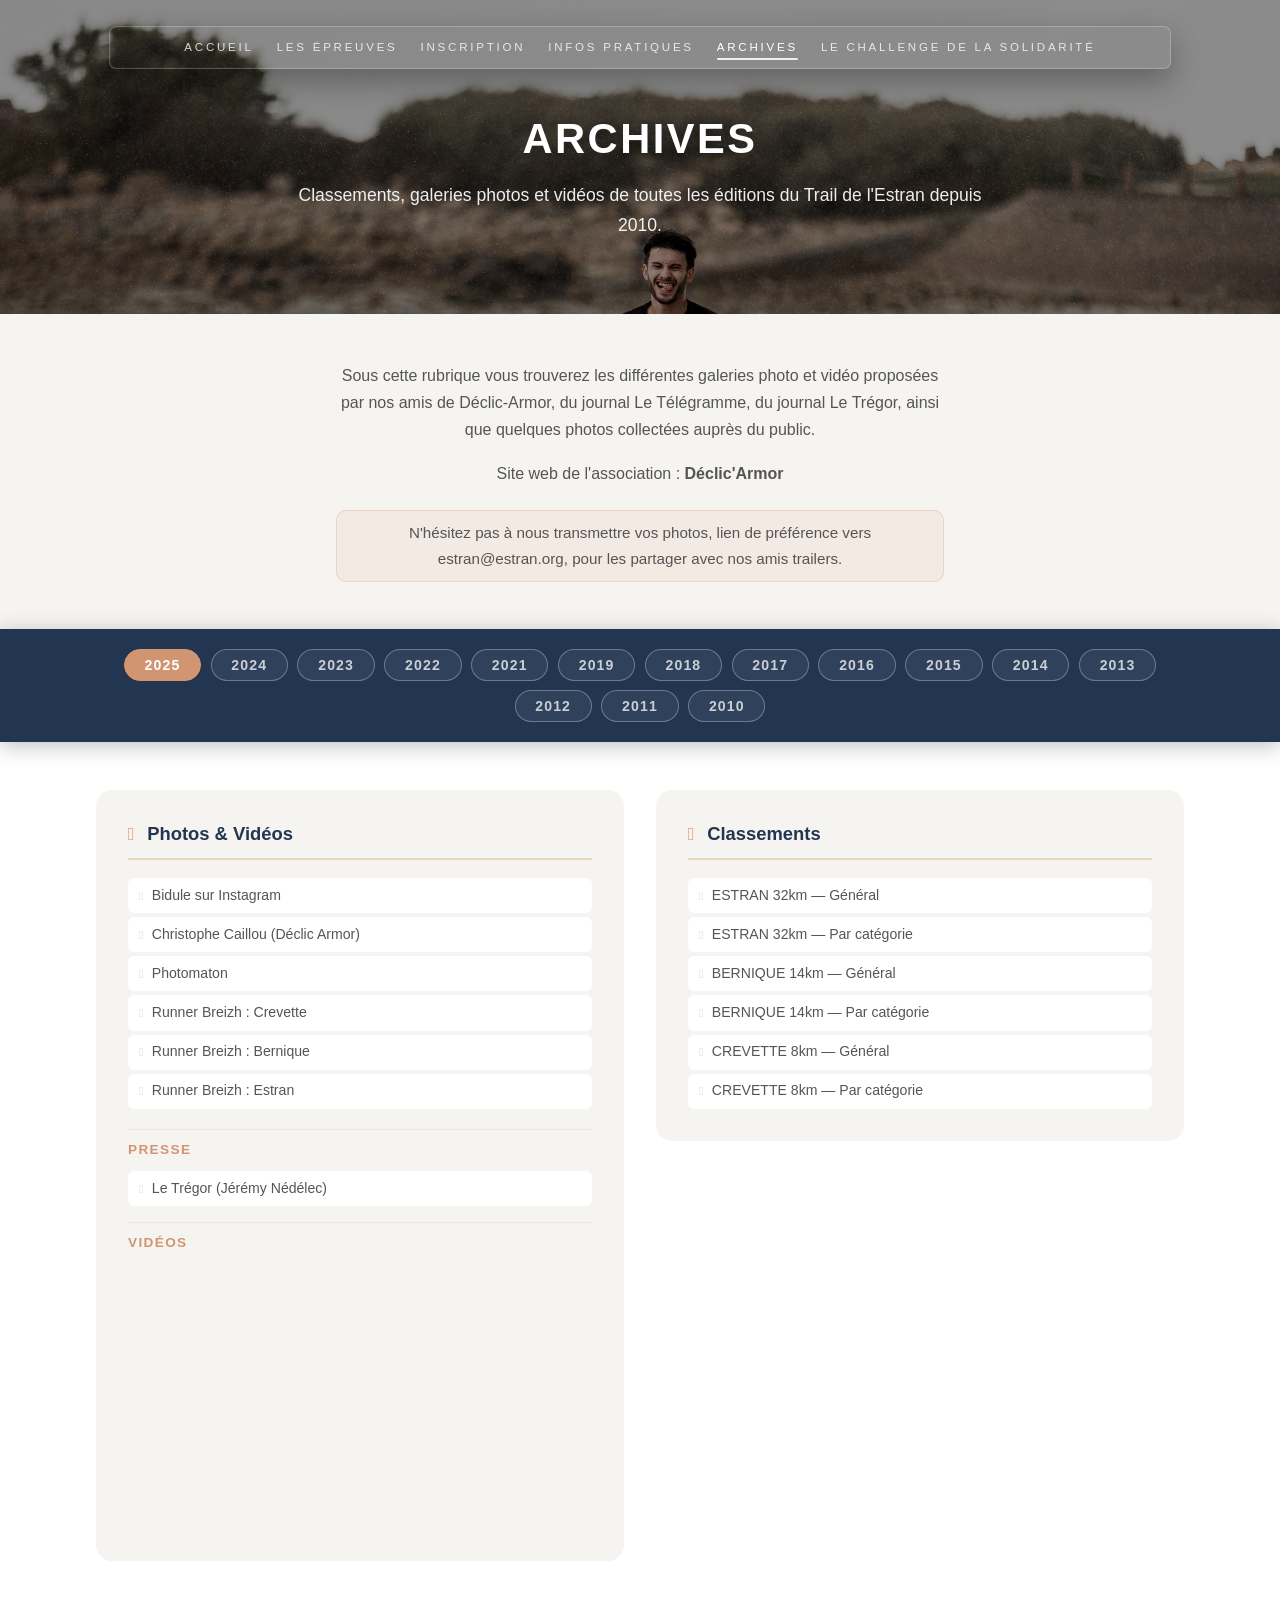
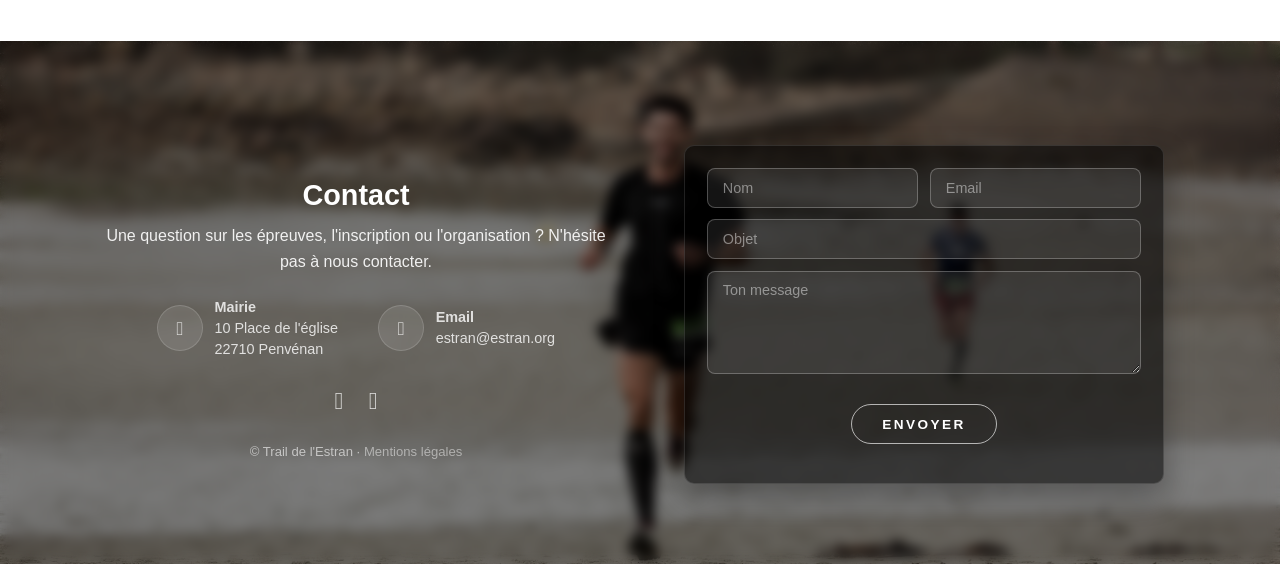
==== commit 819fe6f4: "Merge pull request #3 from towandah/work_20260314 v1" ====
--- a/archives.html
+++ b/archives.html
@@ -32,7 +32,7 @@
         <div class="container">
             <p>
                 Sous cette rubrique vous trouverez les différentes galeries photo et vidéo
-                proposées par nos amis de Déclic-Armor (D.A), du journal Le Télégramme (L.T),
+                proposées par nos amis de Déclic-Armor, du journal Le Télégramme,
                 du journal Le Trégor, ainsi que quelques photos collectées auprès du public.
             </p>
             <p>
--- a/css/style.css
+++ b/css/style.css
@@ -120,7 +120,9 @@
 .fa-play::before {
   content: "\f04b";
 }
-
+.fa-heart::before {
+  content: "\f004";
+}
 /* ==============================
    2. RESET & BASE
    ============================== */
@@ -2094,7 +2096,205 @@
 }
 
 /* ==============================
-   22. ANIMATIONS
+   22. PAGE CHALLENGE SOLIDARITÉ
+   ============================== */
+
+.solida-intro {
+  padding: 4em 0 3em;
+  background: var(--bg-light);
+  text-align: center;
+}
+.solida-logo-wrap {
+  display: flex;
+  justify-content: center;
+  margin-bottom: 2em;
+}
+.solida-logo {
+  max-width: 16em;
+  height: auto;
+}
+.solida-logo-placeholder .icon::before {
+  font-size: 2em;
+}
+.solida-logo-placeholder img {
+  max-width: 100%;
+  max-height: 100%;
+  object-fit: contain;
+}
+.solida-catchphrase {
+  max-width: 38em;
+  margin: 0 auto;
+  font-size: 1.15em;
+  line-height: 1.7;
+  color: var(--deep);
+  font-weight: 400;
+}
+
+.solida-section {
+  padding: 4em 0;
+  background: var(--bg-light);
+}
+.solida-section-alt {
+  background: var(--bg-sand);
+}
+
+.solida-events-grid {
+  display: grid;
+  grid-template-columns: repeat(3, 1fr);
+  gap: 1.4em;
+}
+.solida-event-card {
+  background: var(--bg-light);
+  border-radius: var(--radius-lg);
+  padding: 1.6em 1.4em;
+  text-align: center;
+  border: 1px solid rgba(34, 54, 81, 0.06);
+  border-top: 4px solid var(--pearl);
+  transition:
+    transform 0.25s ease,
+    box-shadow 0.25s ease;
+}
+.solida-event-card:hover {
+  transform: translateY(-3px);
+  box-shadow: 0 8px 24px rgba(0, 0, 0, 0.08);
+}
+.solida-event-estran {
+  border-top-color: var(--almond);
+  background: rgba(209, 149, 114, 0.06);
+}
+
+.solida-event-date {
+  display: inline-block;
+  padding: 0.2em 1em;
+  background: var(--deep);
+  color: #fff;
+  border-radius: 999px;
+  font-size: 0.75em;
+  font-weight: 700;
+  letter-spacing: 0.1em;
+  text-transform: uppercase;
+  margin-bottom: 0.6em;
+}
+.solida-event-card h3 {
+  font-size: 1.1em;
+  margin: 0 0 0.4em 0;
+}
+.solida-event-lieu {
+  font-size: 0.88em;
+  opacity: 0.65;
+  margin: 0;
+}
+.solida-event-lieu .icon::before {
+  color: var(--almond);
+  margin-right: 0.3em;
+  font-size: 0.85em;
+}
+
+/* Règlement */
+.solida-reglement {
+  background: var(--bg-light);
+}
+.solida-rules {
+  max-width: 52em;
+  margin: 0 auto;
+  display: flex;
+  flex-direction: column;
+  gap: 1.2em;
+}
+.solida-rule {
+  display: flex;
+  align-items: flex-start;
+  gap: 1.2em;
+  padding: 1.4em 1.6em;
+  background: var(--bg-sand);
+  border-radius: var(--radius-lg);
+  border-left: 4px solid var(--almond);
+}
+.solida-rule-num {
+  flex-shrink: 0;
+  display: flex;
+  align-items: center;
+  justify-content: center;
+  width: 2.2em;
+  height: 2.2em;
+  border-radius: 999px;
+  background: var(--almond);
+  color: #fff;
+  font-weight: 700;
+  font-size: 1em;
+}
+.solida-rule h4 {
+  margin: 0 0 0.4em 0;
+  font-size: 1.05em;
+}
+.solida-rule p {
+  font-size: 0.9em;
+  line-height: 1.65;
+  margin: 0 0 0.6em 0;
+}
+.solida-rule p:last-child {
+  margin-bottom: 0;
+}
+
+@media screen and (max-width: 980px) {
+  .solida-events-grid {
+    grid-template-columns: repeat(2, 1fr);
+  }
+}
+@media screen and (max-width: 736px) {
+  .solida-events-grid {
+    grid-template-columns: 1fr;
+    max-width: 400px;
+    margin: 0 auto;
+  }
+  .solida-rule {
+    flex-direction: column;
+    align-items: center;
+    text-align: center;
+  }
+}
+
+/* ==============================
+   23. Mentions légales
+   ============================== */
+
+.mentions-section {
+  padding: 4em 0 5em;
+  background: var(--bg-light);
+}
+.mentions-content {
+  max-width: 48em;
+  margin: 0 auto;
+}
+.mentions-content h2 {
+  font-size: 1.15em;
+  margin: 2em 0 0.6em 0;
+  padding-bottom: 0.4em;
+  border-bottom: 2px solid var(--pearl);
+}
+.mentions-content h2:first-child {
+  margin-top: 0;
+}
+.mentions-content p {
+  font-size: 0.92em;
+  line-height: 1.7;
+}
+.mentions-content a {
+  color: var(--almond);
+}
+.mentions-placeholder {
+  display: inline-block;
+  padding: 0.1em 0.6em;
+  background: rgba(209, 149, 114, 0.15);
+  border: 1px dashed var(--almond);
+  border-radius: 4px;
+  color: var(--almond);
+  font-weight: 700;
+  font-size: 0.9em;
+}
+
+/* ==============================
+   24. ANIMATIONS
    ============================== */
 
 .race-header,
@@ -2148,7 +2348,7 @@
 }
 
 /* ==============================
-   23. RESPONSIVE
+   25. RESPONSIVE
    ============================== */
 
 @media screen and (max-width: 980px) {
@@ -2221,22 +2421,23 @@
   }
 
   #nav ul {
-    display: inline-flex;
-    border-radius: 0.45em;
-    padding: 0 1.8em;
+    display: none;
+    flex-direction: column;
+    position: absolute;
+    top: 100%;
+    right: 0;
+    left: 0;
+    background: var(--almond);
+    border-radius: 0 0 var(--radius) var(--radius);
+    box-shadow: 0 12px 30px rgba(0, 0, 0, 0.35);
+    padding: 0.6em 0;
     margin: 0;
     list-style: none;
-    background: transparent;
-    box-shadow:
-      inset 0 0 1px 1px rgba(255, 255, 255, 0.25),
-      0 12px 30px rgba(0, 0, 0, 0.3);
-    transition:
-      background-color 0.35s ease,
-      box-shadow 0.35s ease;
   }
   #nav.nav-open ul {
     display: flex;
   }
+
   #nav.scrolled .nav-inner {
     background: var(--almond);
   }
@@ -2300,7 +2501,9 @@
     align-items: center;
   }
   .contact-block {
-    justify-content: center;
+    flex-direction: column;
+    align-items: center;
+    text-align: center;
   }
   .contact-block div {
     text-align: center;
@@ -2346,6 +2549,13 @@
     max-width: 400px;
     margin: 0 auto;
   }
+  #header,
+  .epreuves-hero,
+  .page-hero,
+  .section-event,
+  #footer {
+    background-attachment: scroll;
+  }
 }
 
 @media screen and (max-width: 480px) {
